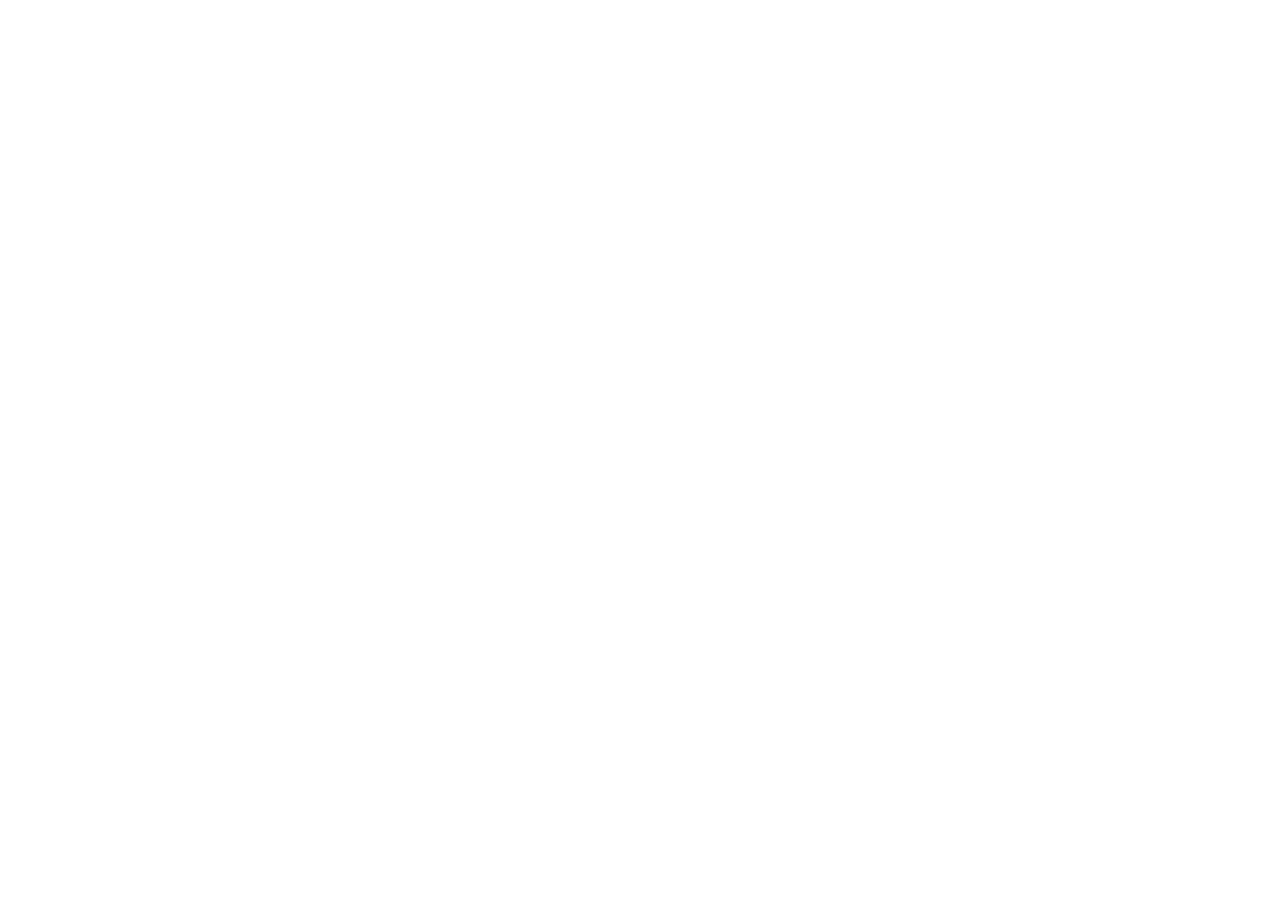
==== contacts.html @ 02933b22 "Full desktop index.html with one style.css and script.js" ====
<!DOCTYPE html>
<html lang="en">

<head>
    <meta charset="UTF-8">
    <meta http-equiv="X-UA-Compatible" content="IE=edge">
    <meta name="viewport" content="width=device-width, initial-scale=1.0">
    <title>Sergei Dranchenko | Portfolio</title>
    <link rel="stylesheet" href="./src/style/style.css">
    <link rel="stylesheet" href="./src/style/reset.css">
</head>

<body>
    <header class="header">

    </header>
    <main class="main">
        <div class="container"></div>
    </main>
    <footer class="footer">

    </footer>
</body>

</html>
---- src/style/style.css ----
/* Page */
.page {
    position: relative;
    font-family: -apple-system, BlinkMacSystemFont, Segoe UI, Roboto, Oxygen, Ubuntu, Cantarell, Open Sans, Helvetica Neue, sans-serif;
    font-size: 1.5rem;
    /* color: black; */
    line-height: 2rem;
}

/* Constants */
.container {
    width: 80%;
    margin: 0 auto;
}

.content {
    padding: 4rem 0 2rem 0;
}

.section {
    min-height: 100vh;
    display: flex;
    align-items: center;
}

.title {
    font-size: 4.5rem;
    font-weight: 700;
    /* margin-bottom: 3rem; */
    line-height: normal;
}

.btn {
    color: inherit;
    font-weight: 600;
    width: 12.75rem;
    background: none;
    border: 0.5rem solid white;
    border-radius: 2rem;
    padding: 1rem 2rem;
}

a {
    color: inherit;
    text-decoration: none;
}

.img {
    border-radius: 2rem;
}

.lol {
    position: relative;
    height: 0.25rem;
    border-radius: 2rem;
    opacity: 1;
    margin: -0.25rem auto 0;
    width: 20%;
    background: #FFD52C;

    transition: all 0.3s cubic-bezier(0.72, -0.26, 0.3, 1.25);
}

/* Header */
.header {
    z-index: 1;
    position: fixed;
    width: 80%;
    left: 10%;
    border-radius: 0 0 2rem 2rem;
    background: rgba(0, 0, 0, 0.25);
    backdrop-filter: blur(0.75rem);
}

.header--wrap {
    display: flex;
    flex-direction: row;
    justify-content: space-between;
    align-items: center;
    margin: 0.25rem 0 0.5rem 0;
}

.header--nav {
    color: white;
}

.nav--list {
    display: flex;
    flex-direction: row;
}

.nav--item {
    position: relative;
    margin: 0 1.5rem;

    transition: all 0.3s linear;
}

.nav--item:hover {
    color: #FFD52C;
}

.nav--item:hover>.lol {
    width: 100%;
}

/* .nav--item:hover::after {
    opacity: 1;
    width: 100%;
}

.nav--item::after {
    position: absolute;
    content: ' ';
    height: 0.25rem;
    bottom: 0;
    left: 0;
    border-radius: 2rem;
    opacity: 0;
    width: 0%;
    background: #FFD52C;

    transition: all 0.3s linear;
} */

/* Content */
/* Preview */
.preview {
    min-height: 100vh;
    display: flex;
    align-items: center;
    background-image: url("../img/index/main.jpg");
    background-repeat: no-repeat;
    background-attachment: fixed;
    background-size: cover;
    background-position: 50%;

    color: white;
}

.preview--content {
    width: 100%;
    height: 100%;
    display: flex;
    align-items: center;
    justify-content: flex-end;
}

.preview--wrap {
    z-index: 0;
    position: relative;
    width: 32rem;
}

/* Experiment */
.preview--wrap::after {
    content: ' ';
    color: black;
    background: rgba(0, 0, 0, 0.25);
    border-radius: 5rem;
}

.preview--background {
    z-index: -1;
    position: absolute;
    top: 3rem;
    left: 2rem;
    height: 90%;
    width: 90%;
    color: black;
    background: rgba(0, 0, 0, 0.25);
    border-radius: 5rem;
    backdrop-filter: blur(0.75rem);
    transition: all 0.1s ease;
}

.preview--text {
    margin: 2rem 0;
}

.preview--text>p {
    margin: 1rem 0;
}

.preview--btn {
    background: linear-gradient(316deg, #e46f4b, #e73c7e, #FFD52C);
    background-size: 400% 400%;
    animation: gradient 15s ease infinite;
    /* -webkit-transition: background 0.8s linear, width 0.5s cubic-bezier(0.74, -0.37, 0.53, 0.96);
    transition: background 0.8s linear, width 0.5s cubic-bezier(0.74, -0.37, 0.53, 0.96); */
    transition: width 0.5s cubic-bezier(0.74, -0.37, 0.53, 0.96);
    ;
}

.preview--btn:hover {
    /* background: #FFD52C; */
    width: 80%;
}

/* Section */
.section--title {
    margin-bottom: 2rem;
}

.section--information {
    display: flex;
    flex-direction: row;
    justify-content: space-around;
    align-items: center;
}

.section--text {
    position: relative;
    top: -2rem;
}

.section--img {
    position: relative;
    top: -4rem;
}

/* Application */
.application {
    color: white;
    background-color: #333333;
}

.application--title {
    margin-bottom: 2rem;
    text-align: center;
}

.form {
    position: relative;
    margin: 0 auto;
    /* width: 60%; */
    width: 30rem;
    display: flex;
    flex-direction: column;
    align-items: center;
    padding: 1rem 0;
    border: 0.5rem solid white;
    border-radius: 2rem;
}

.form--img {
    height: 3rem;
    font-size: 4rem;
    transition: all 0.3s ease-in-out;
}

.form--img:hover {
    transform: rotate(15deg);
}

.form--item {
    width: 70%;
    margin: 0.5rem 0;
    padding: 0.5rem 1rem;
}

.form>input,
.form>select {
    color: inherit;
    background: transparent;
    border: 0.25rem solid white;
    border-radius: 2rem;
}

.form--item:last-child {
    width: 40%;
    padding: 1rem 0;
    background: linear-gradient(316deg, #e46f4b, #e73c7e, #FFD52C);
    background-size: 400% 400%;
    animation: gradient 15s ease infinite;
    transition: border 0.8s linear;
    box-shadow: inset 0 0 0.5rem #000;
}

@keyframes gradient {
    0% {
        background-position: 0% 50%;
    }

    50% {
        background-position: 100% 50%;
    }

    100% {
        background-position: 0% 50%;
    }
}

.form--item:last-child:hover {
    border: 0.25rem solid #FFD52C;
}

/* Footer */
.footer {
    color: white;
    font-size: 1.25rem;
    background: #000;
}

.footer--wrap {
    display: flex;
    flex-direction: row;
    justify-content: space-between;
    align-items: center;
    padding: 1rem 0;
}

.footer--social {
    display: flex;
    flex-direction: row;
    align-items: center;
}

.social--item {
    display: flex;
    align-items: center;
    margin-left: 1rem;
}

.social--item>img {
    margin-right: 0.5rem;
}
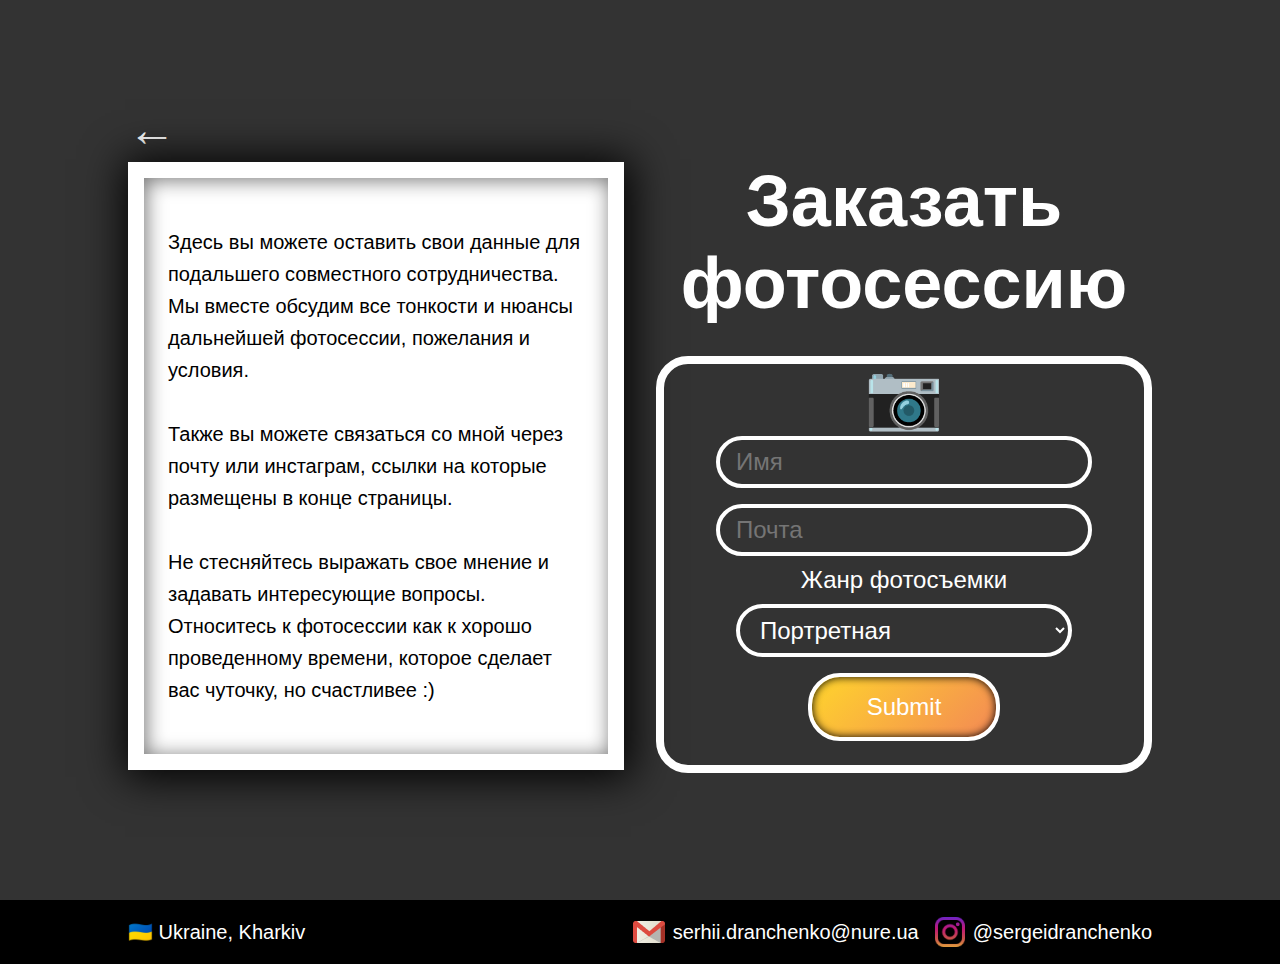
==== commit 80bd4985: "1. Create "Contacts" page 2. Improve position of back arrow in Gallery and Contacts (gallery.css, ap" ====
--- a/contacts.html
+++ b/contacts.html
@@ -6,20 +6,96 @@
     <meta http-equiv="X-UA-Compatible" content="IE=edge">
     <meta name="viewport" content="width=device-width, initial-scale=1.0">
     <title>Sergei Dranchenko | Portfolio</title>
-    <link rel="stylesheet" href="./src/style/style.css">
     <link rel="stylesheet" href="./src/style/reset.css">
+    <link rel="stylesheet" href="./src/style/application.css">
+    <link rel="stylesheet" href="./src/style/constants.css">
+    <link rel="stylesheet" href="./src/style/section.css">
+    <link rel="stylesheet" href="./src/style/animations.css">
+    <link rel="stylesheet" href="./src/style/footer.css">
 </head>
 
 <body>
-    <header class="header">
+    <div class="page">
+        <header class="header">
 
-    </header>
-    <main class="main">
-        <div class="container"></div>
-    </main>
-    <footer class="footer">
+        </header>
+        <main class="main">
+            <section class="application section">
+                <div class="container">
+                    <div class="application--content content">
+                        <a href="#" class="application--back">&#8592;</a>
+                        <div class="application--affirmation">
+                            <p>
+                                Здесь вы можете оставить свои данные для подальшего совместного сотрудничества. Мы
+                                вместе
+                                обсудим все тонкости и нюансы дальнейшей фотосессии, пожелания и условия.
+                            </p>
+                            <p>
+                                Также вы можете связаться со мной через почту или инстаграм, ссылки на которые размещены
+                                в конце страницы.
+                            </p>
+                            <p>
+                                Не стесняйтесь выражать свое мнение и задавать интересующие вопросы. Относитесь к
+                                фотосессии как к хорошо проведенному времени, которое сделает вас чуточку, но счастливее
+                                :)
+                            </p>
+                        </div>
 
-    </footer>
+                        <div class="application--wrap">
+                            <div class="application--title title">
+                                <h1>Заказать фотосессию</h1>
+                            </div>
+                            <div class="application--information">
+                                <form action="Post" class="form">
+                                    <div class="form--img">
+                                        <span>📷</span>
+                                    </div>
+                                    <input type="text" class="form--item" id="name" placeholder="Имя">
+                                    <input type="text" class="form--item" id="email" placeholder="Почта">
+                                    <label for="photoType">Жанр фотосъемки</label>
+                                    <select class="form--item" name="photoType" id="photoType">
+                                        <option value="Portrait" selected="">Портретная</option>
+                                        <option value="Commercial">Рекламная</option>
+                                        <option value="Family">Семейная</option>
+                                        <option value="Wedding">Свадебная</option>
+                                        <option value="Product-Food">Предмнетная / Фуд</option>
+                                        <option value="Architectural">Архитектурная</option>
+                                        <option value="Landscape">Пейзажная</option>
+                                        <option value="Pet">Домашние питомцы</option>
+                                    </select>
+                                    <input type="submit" class="form--item">
+                                </form>
+                            </div>
+                        </div>
+                    </div>
+                </div>
+            </section>
+        </main>
+        <footer class="footer">
+            <div class="container">
+                <div class="footer--wrap">
+                    <div class="footer--location">
+                        <span>🇺🇦 Ukraine, Kharkiv</span>
+                    </div>
+                    <div class="footer--social">
+                        <a href="mailto:serhii.dranchenko@nure.ua?subject=Заказ%20фотосесии" class="social--item">
+                            <img src="./src/img/components/footer/gmail1.png" alt="gmail">
+                            <span>serhii.dranchenko@nure.ua</span>
+                        </a>
+                        <a href="https://www.instagram.com/sergeidranchenko/" class="social--item">
+                            <img src="./src/img/components/footer/instagram1.png" alt="instagram">
+                            <span>@sergeidranchenko</span>
+                        </a>
+                    </div>
+                </div>
+            </div>
+        </footer>
+    </div>
 </body>
+<script>
+    let back = document.querySelector('.application--back');
+    const backFun = () => { window.history.back(); }
+    back.addEventListener('click', backFun);
+</script>
 
 </html>--- a/src/style/application.css
+++ b/src/style/application.css
@@ -0,0 +1,102 @@
+/* Application */
+.application {
+    color: white;
+    background-color: #333333;
+}
+
+.application--content {
+    position: relative;
+    display: flex;
+    flex-direction: row;
+    justify-content: center;
+    align-items: center;
+}
+
+.application--back {
+    position: absolute;
+    top: 2rem;
+    left: 0;
+    font-size: 3rem;
+    transition: all 0.5s ease;
+}
+
+.application--back:hover {
+    transform: translateX(-0.5rem);
+}
+
+.application--title {
+    margin-bottom: 2rem;
+    text-align: center;
+}
+
+.form {
+    position: relative;
+    margin: 0 auto;
+    /* width: 60%; */
+    width: 30rem;
+    display: flex;
+    flex-direction: column;
+    align-items: center;
+    padding: 1rem 0;
+    border: 0.5rem solid white;
+    border-radius: 2rem;
+}
+
+.form--img {
+    height: 3rem;
+    font-size: 4rem;
+    transition: all 0.3s ease-in-out;
+}
+
+.form--img:hover {
+    transform: rotate(15deg);
+}
+
+.form--item {
+    width: 70%;
+    margin: 0.5rem 0;
+    padding: 0.5rem 1rem;
+}
+
+.form>input,
+.form>select {
+    color: inherit;
+    background: transparent;
+    border: 0.25rem solid white;
+    border-radius: 2rem;
+}
+
+.form--item:last-child {
+    width: 40%;
+    padding: 1rem 0;
+    background: linear-gradient(316deg, #e46f4b, #e73c7e, #FFD52C);
+    background-size: 400% 400%;
+    animation: gradient 15s ease infinite;
+    transition: border 0.8s linear;
+    box-shadow: inset 0 0 0.5rem #000;
+}
+
+.form--item:last-child:hover {
+    border: 0.25rem solid #FFD52C;
+}
+
+/* Affirmation */
+.application--affirmation {
+    display: flex;
+    flex-direction: column;
+    justify-content: center;
+    max-width: 28rem;
+    margin: 1rem 2rem 1rem 0;
+    position: relative;
+    background: white;
+    border: 1rem solid white;
+    box-shadow: inset 2px 2px 20px rgb(0 0 0 / 55%), 2px 2px 40px 5px #000;
+    color: black;
+    font-size: 1.25rem;
+    font-weight: 500;
+    padding: 2rem 1.5rem;
+}
+
+.application--affirmation>p {
+    margin: 1rem 0;
+}--- a/src/style/constants.css
+++ b/src/style/constants.css
@@ -0,0 +1,56 @@
+/* Page */
+.page {
+    position: relative;
+    font-family: -apple-system, BlinkMacSystemFont, Segoe UI, Roboto, Oxygen, Ubuntu, Cantarell, Open Sans, Helvetica Neue, sans-serif;
+    font-size: 1.5rem;
+    line-height: 2rem;
+}
+
+/* Constants */
+.container {
+    width: 80%;
+    margin: 0 auto;
+}
+
+.content {
+    padding: 4rem 0 2rem 0;
+}
+
+.title {
+    font-size: 4.5rem;
+    font-weight: 700;
+    /* margin-bottom: 3rem; */
+    line-height: normal;
+}
+
+.btn {
+    color: inherit;
+    font-weight: 600;
+    border: 0.5rem solid white;
+    border-radius: 2rem;
+    padding: 1rem 2rem;
+}
+
+a {
+    color: inherit;
+    text-decoration: none;
+}
+
+.img {
+    border-radius: 2rem;
+    width: 100%;
+    height: 100%;
+    object-fit: contain;
+}
+
+.current {
+    position: relative;
+    height: 0.25rem;
+    border-radius: 2rem;
+    opacity: 1;
+    margin: -0.25rem auto 0;
+    width: 20%;
+    background: #FFD52C;
+
+    transition: all 0.3s cubic-bezier(0.72, -0.26, 0.3, 1.25);
+}--- a/src/style/section.css
+++ b/src/style/section.css
@@ -0,0 +1,30 @@
+/* Section */
+.section {
+    min-height: 100vh;
+    display: flex;
+    align-items: center;
+}
+
+.section--title {
+    margin-bottom: 2rem;
+}
+
+.section--information {
+    display: flex;
+    flex-direction: row;
+    justify-content: space-evenly;
+    align-items: center;
+}
+
+.section--text {
+    position: relative;
+    top: -2rem;
+    max-width: 37.5rem;
+}
+
+.section--img {
+    position: relative;
+    top: -7rem;
+    left: 3rem;
+    max-width: 60vh;
+}--- a/src/style/animations.css
+++ b/src/style/animations.css
@@ -0,0 +1,13 @@
+@keyframes gradient {
+    0% {
+        background-position: 0% 50%;
+    }
+
+    50% {
+        background-position: 100% 50%;
+    }
+
+    100% {
+        background-position: 0% 50%;
+    }
+}--- a/src/style/footer.css
+++ b/src/style/footer.css
@@ -0,0 +1,30 @@
+/* Footer */
+.footer {
+    color: white;
+    font-size: 1.25rem;
+    background: #000;
+}
+
+.footer--wrap {
+    display: flex;
+    flex-direction: row;
+    justify-content: space-between;
+    align-items: center;
+    padding: 1rem 0;
+}
+
+.footer--social {
+    display: flex;
+    flex-direction: row;
+    align-items: center;
+}
+
+.social--item {
+    display: flex;
+    align-items: center;
+    margin-left: 1rem;
+}
+
+.social--item>img {
+    margin-right: 0.5rem;
+}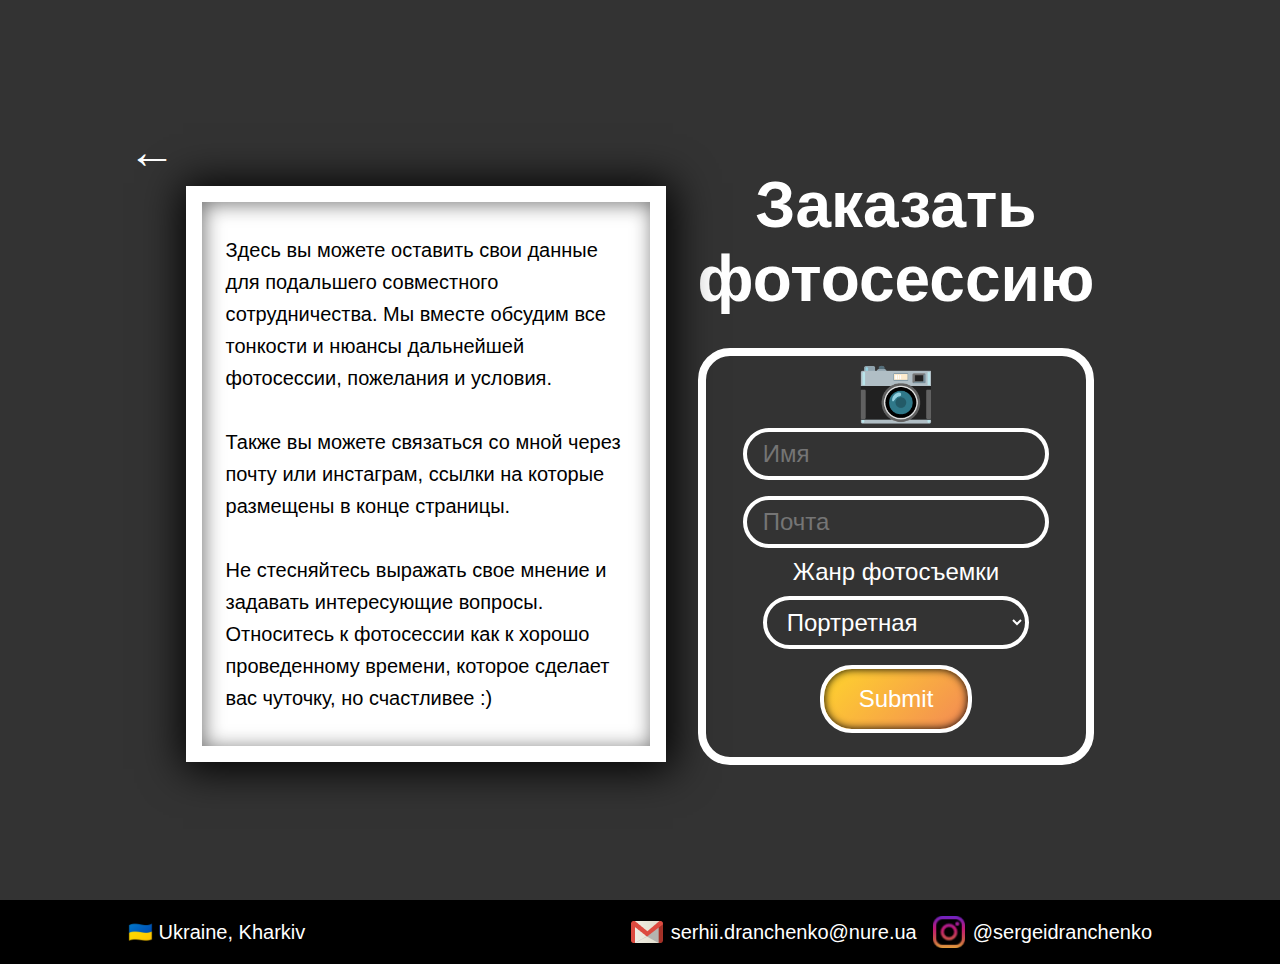
==== commit 0945ffc6: "1. Add icon to *.html 2. Finish application--affirmation style" ====
--- a/contacts.html
+++ b/contacts.html
@@ -6,6 +6,8 @@
     <meta http-equiv="X-UA-Compatible" content="IE=edge">
     <meta name="viewport" content="width=device-width, initial-scale=1.0">
     <title>Sergei Dranchenko | Portfolio</title>
+    <link rel="icon"
+        href="data:image/svg+xml,<svg xmlns=%22http://www.w3.org/2000/svg%22 viewBox=%220 0 100 100%22><text y=%22.9em%22 font-size=%2290%22>🦊</text></svg>">
     <link rel="stylesheet" href="./src/style/reset.css">
     <link rel="stylesheet" href="./src/style/application.css">
     <link rel="stylesheet" href="./src/style/constants.css">
@@ -23,7 +25,7 @@
             <section class="application section">
                 <div class="container">
                     <div class="application--content content">
-                        <a href="#" class="application--back">&#8592;</a>
+                        <a href="javascript:history.back();" class="application--back">&#8592;</a>
                         <div class="application--affirmation">
                             <p>
                                 Здесь вы можете оставить свои данные для подальшего совместного сотрудничества. Мы
@@ -43,7 +45,7 @@
 
                         <div class="application--wrap">
                             <div class="application--title title">
-                                <h1>Заказать фотосессию</h1>
+                                <h1>Заказать<br>фотосессию</h1>
                             </div>
                             <div class="application--information">
                                 <form action="Post" class="form">
@@ -92,10 +94,5 @@
         </footer>
     </div>
 </body>
-<script>
-    let back = document.querySelector('.application--back');
-    const backFun = () => { window.history.back(); }
-    back.addEventListener('click', backFun);
-</script>
 
 </html>--- a/src/style/application.css
+++ b/src/style/application.css
@@ -25,15 +25,13 @@
 }
 
 .application--title {
-    margin-bottom: 2rem;
     text-align: center;
 }
 
 .form {
     position: relative;
     margin: 0 auto;
-    /* width: 60%; */
-    width: 30rem;
+    max-width: 30rem;
     display: flex;
     flex-direction: column;
     align-items: center;
@@ -85,8 +83,8 @@
     display: flex;
     flex-direction: column;
     justify-content: center;
-    max-width: 28rem;
-    margin: 1rem 2rem 1rem 0;
+    width: 25rem;
+    margin: 1rem 2rem 0 0;
     position: relative;
     background: white;
     border: 1rem solid white;
@@ -94,7 +92,7 @@
     color: black;
     font-size: 1.25rem;
     font-weight: 500;
-    padding: 2rem 1.5rem;
+    padding: 1rem 1.5rem;
 }
 
 .application--affirmation>p {
--- a/src/style/constants.css
+++ b/src/style/constants.css
@@ -17,9 +17,9 @@
 }
 
 .title {
-    font-size: 4.5rem;
+    font-size: 4rem;
     font-weight: 700;
-    /* margin-bottom: 3rem; */
+    margin-bottom: 2rem;
     line-height: normal;
 }
 
--- a/src/style/section.css
+++ b/src/style/section.css
@@ -3,10 +3,6 @@
     min-height: 100vh;
     display: flex;
     align-items: center;
-}
-
-.section--title {
-    margin-bottom: 2rem;
 }
 
 .section--information {
@@ -19,7 +15,7 @@
 .section--text {
     position: relative;
     top: -2rem;
-    max-width: 37.5rem;
+    margin-right: 2rem;
 }
 
 .section--img {
--- a/src/style/footer.css
+++ b/src/style/footer.css
@@ -26,5 +26,6 @@
 }
 
 .social--item>img {
+    width: 2rem;
     margin-right: 0.5rem;
 }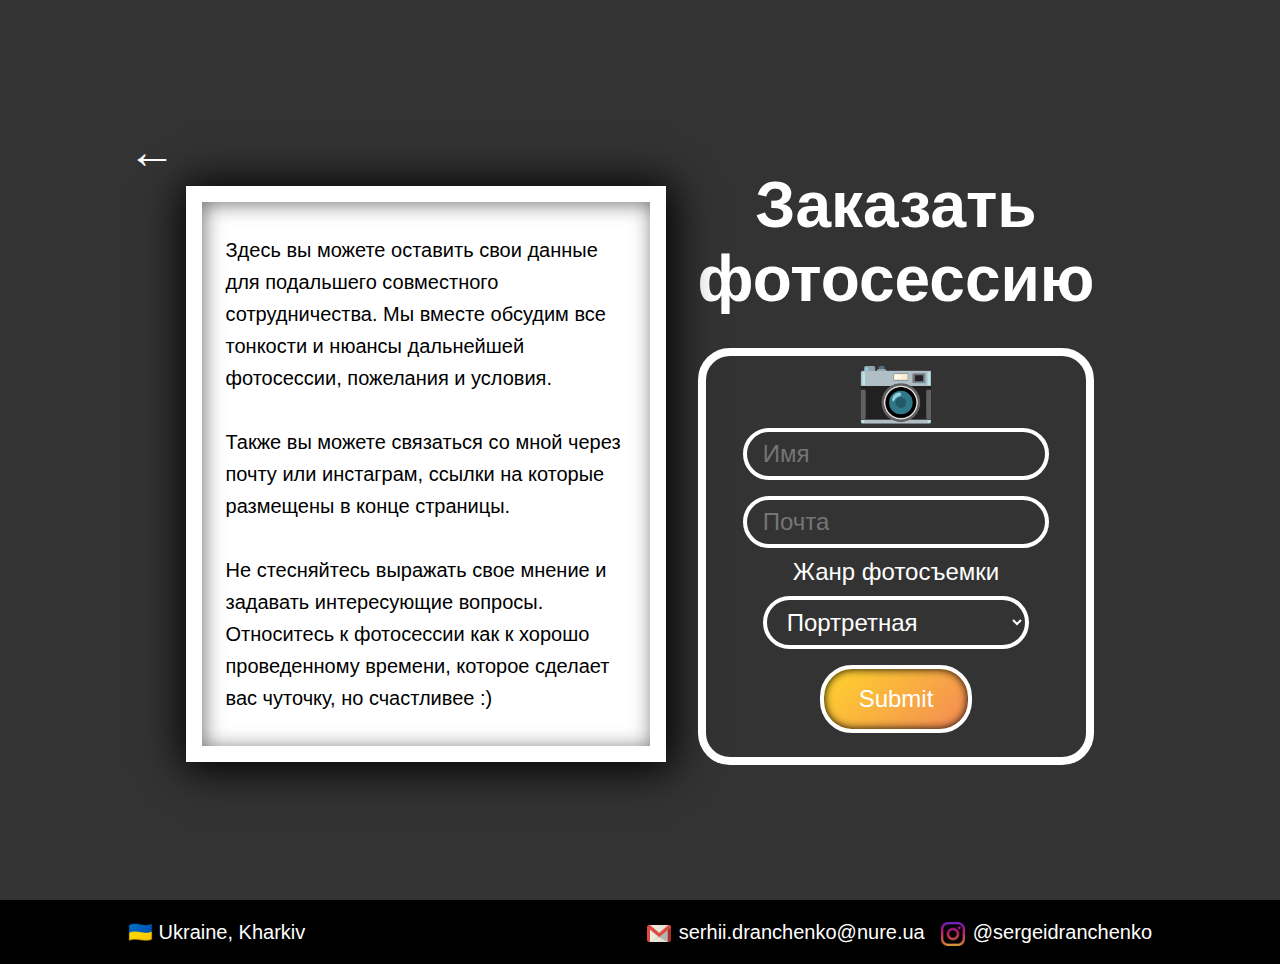
==== commit df68741b: "1. Rewrite footer (add flex to first item to shrink) 2. Improve section--img behaviour on resize" ====
--- a/contacts.html
+++ b/contacts.html
@@ -76,14 +76,16 @@
         <footer class="footer">
             <div class="container">
                 <div class="footer--wrap">
-                    <div class="footer--location">
+                    <div class="footer--item">
                         <span>🇺🇦 Ukraine, Kharkiv</span>
                     </div>
-                    <div class="footer--social">
+                    <div class="footer--item">
                         <a href="mailto:serhii.dranchenko@nure.ua?subject=Заказ%20фотосесии" class="social--item">
                             <img src="./src/img/components/footer/gmail1.png" alt="gmail">
                             <span>serhii.dranchenko@nure.ua</span>
                         </a>
+                    </div>
+                    <div class="footer--item">
                         <a href="https://www.instagram.com/sergeidranchenko/" class="social--item">
                             <img src="./src/img/components/footer/instagram1.png" alt="instagram">
                             <span>@sergeidranchenko</span>
--- a/src/style/section.css
+++ b/src/style/section.css
@@ -23,4 +23,5 @@
     top: -7rem;
     left: 3rem;
     max-width: 60vh;
+    min-width: 30vw;
 }--- a/src/style/footer.css
+++ b/src/style/footer.css
@@ -13,7 +13,7 @@
     padding: 1rem 0;
 }
 
-.footer--social {
+/* .footer--social {
     display: flex;
     flex-direction: row;
     align-items: center;
@@ -23,9 +23,18 @@
     display: flex;
     align-items: center;
     margin-left: 1rem;
+} */
+
+.footer--item:first-child {
+    flex: 1;
+    margin-left: 0;
 }
 
-.social--item>img {
-    width: 2rem;
-    margin-right: 0.5rem;
+.footer--item {
+    margin-left: 1rem;
+}
+
+.footer--item>a>img {
+    width: 1.5rem;
+    margin-right: 0.15rem;
 }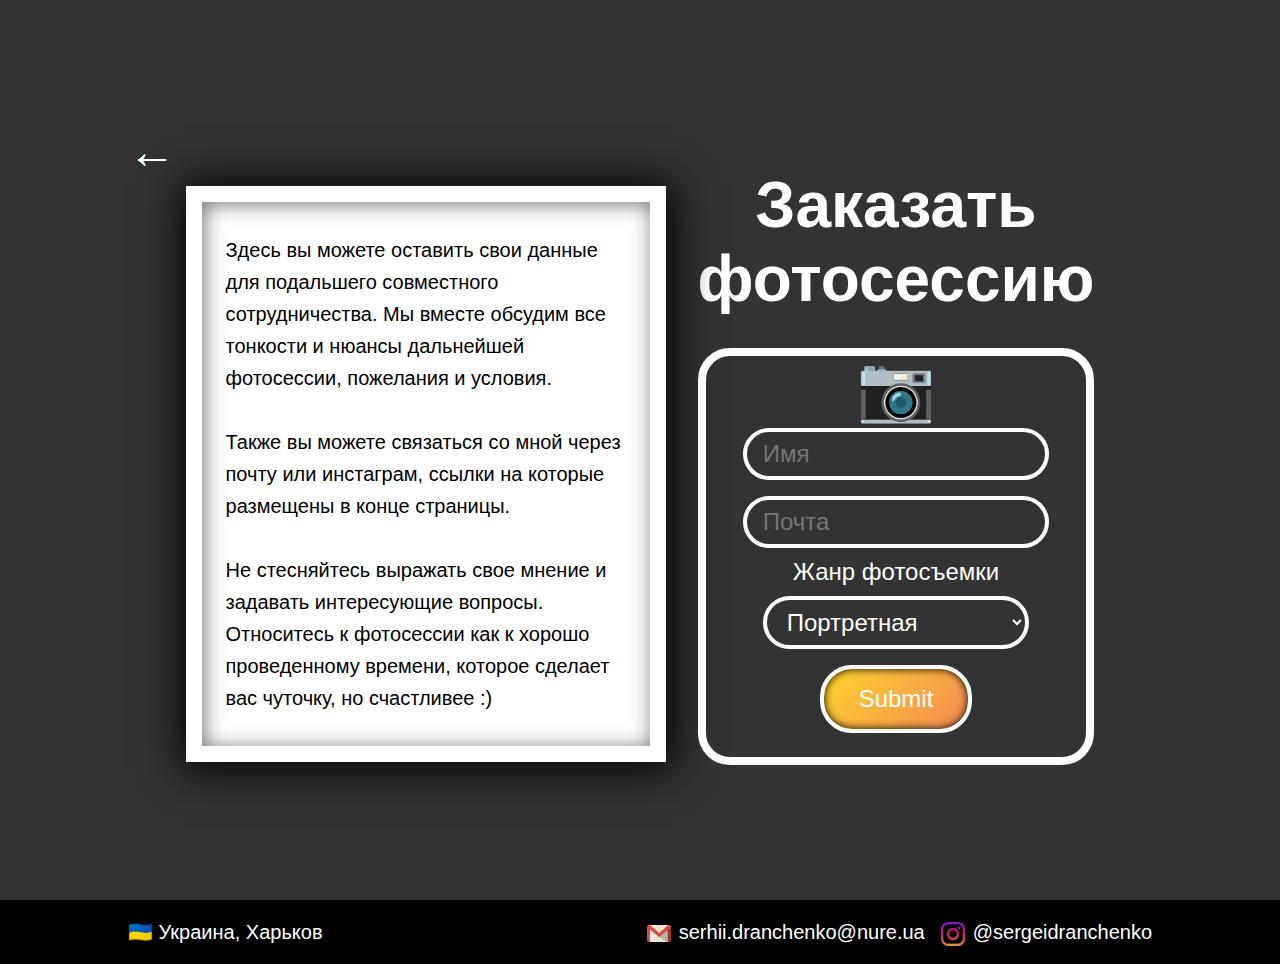
==== commit 34a71e75: "1. Changed footer place from Eng to Ru 2. Add work-zone section to list of projects in gallery-web.h" ====
--- a/contacts.html
+++ b/contacts.html
@@ -77,7 +77,7 @@
             <div class="container">
                 <div class="footer--wrap">
                     <div class="footer--item">
-                        <span>🇺🇦 Ukraine, Kharkiv</span>
+                        <span>🇺🇦 Украина, Харьков</span>
                     </div>
                     <div class="footer--item">
                         <a href="mailto:serhii.dranchenko@nure.ua?subject=Заказ%20фотосесии" class="social--item">
--- a/src/style/constants.css
+++ b/src/style/constants.css
@@ -14,6 +14,12 @@
 
 .content {
     padding: 4rem 0 2rem 0;
+}
+
+.section {
+    min-height: 100vh;
+    display: flex;
+    align-items: center;
 }
 
 .title {
@@ -48,7 +54,7 @@
     height: 0.25rem;
     border-radius: 2rem;
     opacity: 1;
-    margin: -0.25rem auto 0;
+    margin: -0.15rem auto 0;
     width: 20%;
     background: #FFD52C;
 
--- a/src/style/section.css
+++ b/src/style/section.css
@@ -1,10 +1,4 @@
 /* Section */
-.section {
-    min-height: 100vh;
-    display: flex;
-    align-items: center;
-}
-
 .section--information {
     display: flex;
     flex-direction: row;
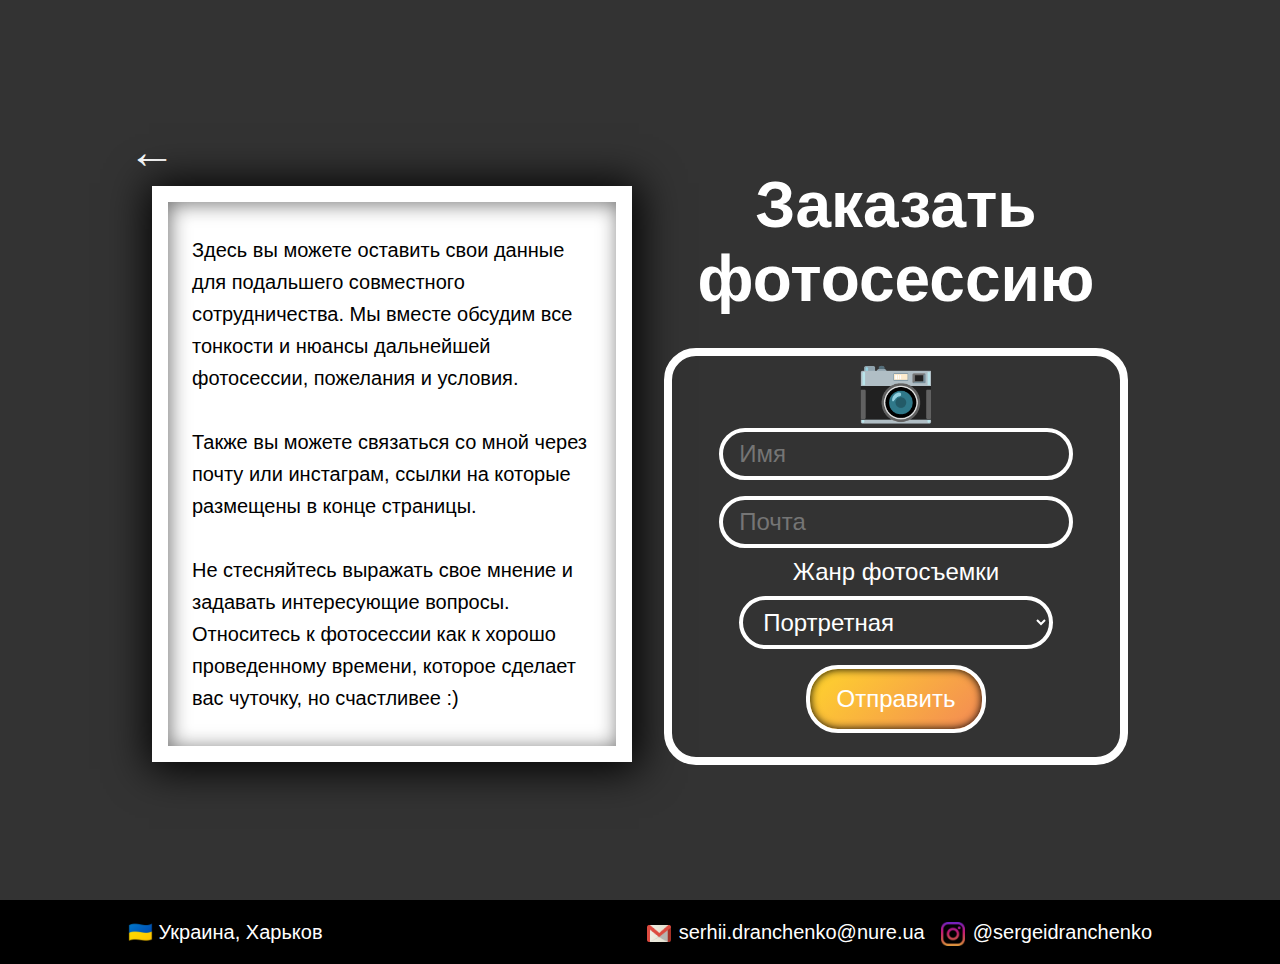
==== commit ca60d3bc: "1. swap input to button in form 2. rewrite project-card in gallery-web" ====
--- a/contacts.html
+++ b/contacts.html
@@ -65,7 +65,7 @@
                                         <option value="Landscape">Пейзажная</option>
                                         <option value="Pet">Домашние питомцы</option>
                                     </select>
-                                    <input type="submit" class="form--item">
+                                    <button class="form--item">Отправить</button>
                                 </form>
                             </div>
                         </div>
--- a/src/style/application.css
+++ b/src/style/application.css
@@ -32,6 +32,7 @@
     position: relative;
     margin: 0 auto;
     max-width: 30rem;
+    min-width: 28rem;
     display: flex;
     flex-direction: column;
     align-items: center;
@@ -58,6 +59,13 @@
 
 .form>input,
 .form>select {
+    color: inherit;
+    background: transparent;
+    border: 0.25rem solid white;
+    border-radius: 2rem;
+}
+
+.form>button {
     color: inherit;
     background: transparent;
     border: 0.25rem solid white;
